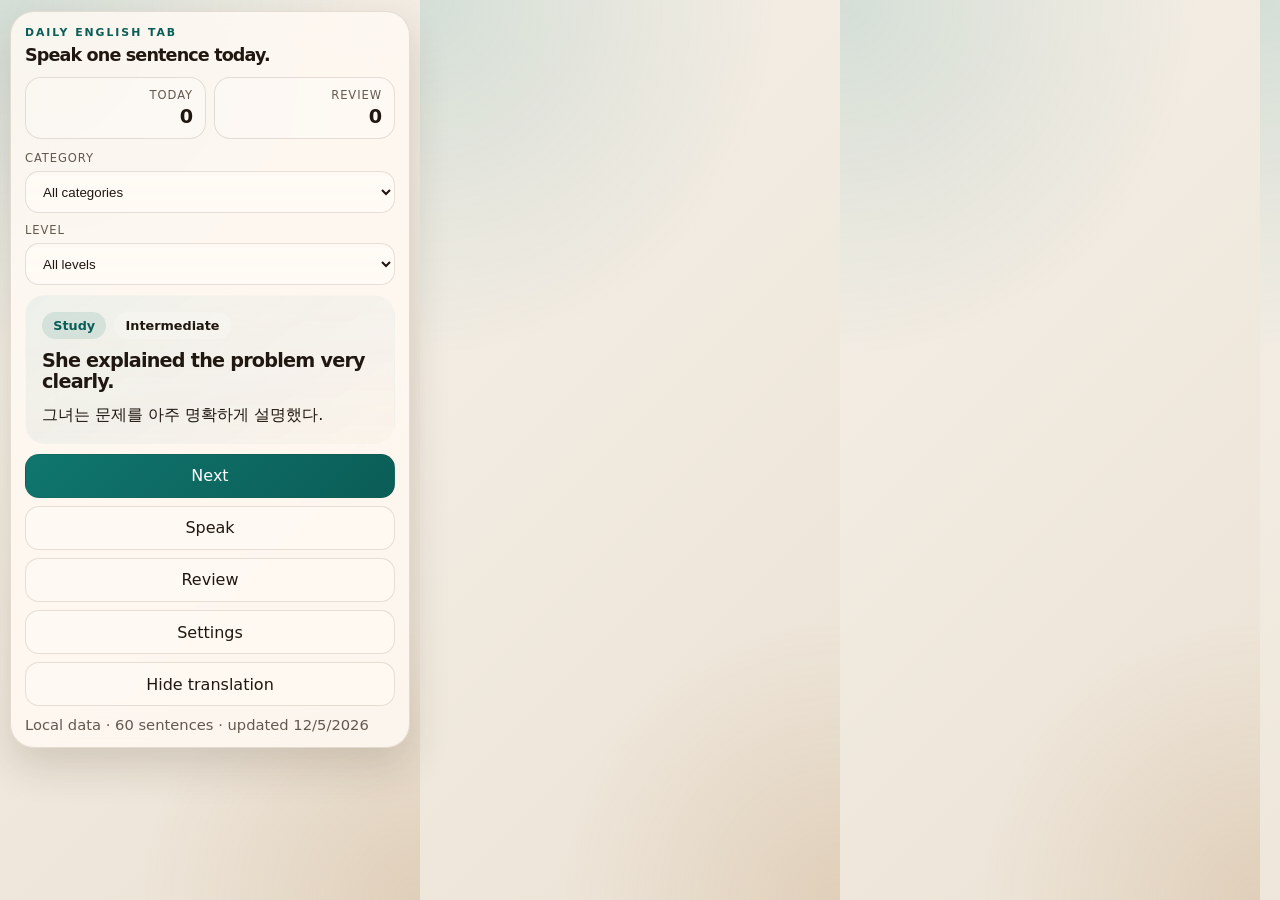
==== popup.html @ c3d27fa0 "Initial daily english extension" ====
<!doctype html>
<html lang="ko">
  <head>
    <meta charset="utf-8" />
    <meta name="viewport" content="width=device-width, initial-scale=1" />
    <title>Daily English Tab</title>
    <link rel="stylesheet" href="popup.css" />
  </head>
  <body>
    <div class="popup-sizer" aria-hidden="true">Daily English Tab Daily English Tab Daily English Tab Daily English Tab</div>
    <main class="popup-shell">
      <section class="hero-card is-loading" id="hero-card">
        <div class="topline">
          <div>
            <p class="eyebrow">Daily English Tab</p>
            <h1>Speak one sentence today.</h1>
          </div>
          <div class="top-stats" aria-label="Progress summary">
            <div class="stat">
              <span>Today</span>
              <strong id="daily-count">0</strong>
            </div>
            <div class="stat">
              <span>Review</span>
              <strong id="review-count">0</strong>
            </div>
          </div>
        </div>

        <div class="filter-strip" aria-label="Sentence filters">
          <label class="filter-field">
            <span>Category</span>
            <select id="category-filter" aria-label="Filter by category"></select>
          </label>
          <label class="filter-field">
            <span>Level</span>
            <select id="level-filter" aria-label="Filter by level"></select>
          </label>
        </div>

        <div class="sentence-card" aria-live="polite" aria-busy="true">
          <div class="sentence-meta">
            <span class="badge" id="sentence-category">All</span>
            <span class="badge badge-soft" id="sentence-level">Beginner</span>
          </div>
          <div class="sentence-copy">
            <h2 id="sentence-title">Loading sentence...</h2>
            <p id="sentence-korean" class="translation">Loading translation...</p>
          </div>
          <div class="loading-skeleton" aria-hidden="true">
            <div class="skeleton-line skeleton-title"></div>
            <div class="skeleton-line skeleton-copy"></div>
            <div class="skeleton-line skeleton-copy short"></div>
          </div>
        </div>

        <div class="action-row">
          <button type="button" class="primary-button" data-action="next">Next</button>
          <button type="button" class="secondary-button" data-action="speak">Speak</button>
          <button type="button" class="secondary-button" data-action="review">Review</button>
          <button type="button" class="secondary-button" data-action="settings">Settings</button>
          <button type="button" class="secondary-button" data-action="translation">Hide translation</button>
        </div>

        <div class="footer">
          <p id="dataset-line" class="muted dataset-line"></p>
        </div>
      </section>
    </main>

    <script src="popup.js"></script>
  </body>
</html>
---- popup.css ----
:root {
  color-scheme: light;
  --bg: #f5f0e8;
  --bg-strong: #ebe2d4;
  --panel: rgba(255, 250, 244, 0.84);
  --panel-border: rgba(77, 58, 34, 0.14);
  --text: #1f1710;
  --muted: #63594f;
  --accent: #0f766e;
  --accent-strong: #0b5d57;
  --accent-soft: rgba(15, 118, 110, 0.12);
  --shadow: 0 18px 40px rgba(56, 38, 16, 0.16);
}

[data-theme="dark"] {
  color-scheme: dark;
  --bg: #11161c;
  --bg-strong: #0d1217;
  --panel: rgba(20, 26, 33, 0.9);
  --panel-border: rgba(255, 255, 255, 0.08);
  --text: #f4efe8;
  --muted: #b0a697;
  --accent: #47d1c7;
  --accent-strong: #6ae7dd;
  --accent-soft: rgba(71, 209, 199, 0.12);
  --shadow: 0 18px 40px rgba(0, 0, 0, 0.34);
}

@media (prefers-color-scheme: dark) {
  :root[data-theme="system"] {
    color-scheme: dark;
    --bg: #11161c;
    --bg-strong: #0d1217;
    --panel: rgba(20, 26, 33, 0.9);
    --panel-border: rgba(255, 255, 255, 0.08);
    --text: #f4efe8;
    --muted: #b0a697;
    --accent: #47d1c7;
    --accent-strong: #6ae7dd;
    --accent-soft: rgba(71, 209, 199, 0.12);
    --shadow: 0 18px 40px rgba(0, 0, 0, 0.34);
  }
}

* {
  box-sizing: border-box;
}

html,
body {
  margin: 0;
  width: 420px;
  min-width: 420px;
  min-height: 100%;
}

body {
  width: 420px;
  min-width: 420px;
  min-height: 0;
  max-height: 100vh;
  overflow-x: hidden;
  overflow-y: auto;
  font-family: "Segoe UI", "SF Pro Text", system-ui, -apple-system, BlinkMacSystemFont, sans-serif;
  color: var(--text);
  background:
    radial-gradient(circle at top left, rgba(15, 118, 110, 0.14), transparent 36%),
    radial-gradient(circle at bottom right, rgba(154, 91, 21, 0.14), transparent 28%),
    linear-gradient(135deg, var(--bg), var(--bg-strong));
}

button {
  font: inherit;
  border: 0;
  cursor: pointer;
  transition: transform 160ms ease, box-shadow 160ms ease, background-color 160ms ease, color 160ms ease;
}

button:hover {
  transform: translateY(-1px);
}

button:focus-visible {
  outline: none;
  box-shadow: 0 0 0 3px rgba(15, 118, 110, 0.22);
}

.popup-shell {
  width: 100%;
  min-width: 420px;
  padding: 10px;
}

.popup-sizer {
  display: block;
  width: max-content;
  min-width: 420px;
  white-space: nowrap;
  height: 1px;
  margin: 0;
  padding: 0;
  overflow: hidden;
  color: transparent;
  font-size: 1px;
  line-height: 1px;
  user-select: none;
  pointer-events: none;
}

.hero-card {
  width: 100%;
  min-width: 0;
  padding: 14px;
  border-radius: 24px;
  background: var(--panel);
  border: 1px solid var(--panel-border);
  box-shadow: var(--shadow);
  backdrop-filter: blur(18px);
}

.topline {
  display: flex;
  flex-direction: column;
  justify-content: flex-start;
  gap: 12px;
  align-items: stretch;
  margin-bottom: 12px;
}

.top-stats {
  display: grid;
  grid-template-columns: repeat(2, minmax(58px, 1fr));
  gap: 8px;
}

.filter-strip {
  display: grid;
  grid-template-columns: 1fr;
  gap: 10px;
  margin-bottom: 10px;
}

.filter-field {
  display: grid;
  gap: 6px;
}

.filter-field span {
  color: var(--muted);
  font-size: 0.72rem;
  text-transform: uppercase;
  letter-spacing: 0.08em;
}

.filter-field select {
  width: 100%;
  padding: 0.72rem 0.82rem;
  border-radius: 14px;
  color: var(--text);
  background:
    linear-gradient(180deg, rgba(255, 255, 255, 0.14), rgba(255, 255, 255, 0.08)),
    var(--panel);
  border: 1px solid var(--panel-border);
}

.eyebrow {
  margin: 0 0 6px;
  text-transform: uppercase;
  letter-spacing: 0.18em;
  color: var(--accent-strong);
  font-size: 0.68rem;
  font-weight: 700;
}

h1 {
  margin: 0;
  font-size: 1.1rem;
  line-height: 1.15;
  letter-spacing: -0.05em;
}

.stat {
  display: grid;
  gap: 3px;
  min-width: 0;
  padding: 10px 12px;
  text-align: right;
  border-radius: 16px;
  background: rgba(255, 255, 255, 0.2);
  border: 1px solid var(--panel-border);
}

[data-theme="dark"] .stat {
  background: rgba(255, 255, 255, 0.04);
}

.stat span {
  color: var(--muted);
  font-size: 0.72rem;
  text-transform: uppercase;
  letter-spacing: 0.08em;
}

.stat strong {
  font-size: 1.2rem;
}

.sentence-card {
  position: relative;
  min-width: 0;
  width: 100%;
  padding: 16px;
  border-radius: 20px;
  background:
    linear-gradient(180deg, rgba(255, 255, 255, 0.16), rgba(255, 255, 255, 0.08)),
    linear-gradient(145deg, rgba(15, 118, 110, 0.08), rgba(154, 91, 21, 0.03));
  border: 1px solid rgba(255, 255, 255, 0.1);
}

.sentence-meta {
  display: flex;
  flex-wrap: wrap;
  gap: 8px;
  margin-bottom: 12px;
}

.sentence-copy {
  display: grid;
  gap: 0;
}

.loading-skeleton {
  display: none;
  gap: 12px;
}

.skeleton-line {
  position: relative;
  overflow: hidden;
  border-radius: 999px;
  background: rgba(127, 114, 101, 0.14);
}

.skeleton-line::after {
  content: "";
  position: absolute;
  inset: 0;
  transform: translateX(-100%);
  background: linear-gradient(90deg, transparent, rgba(255, 255, 255, 0.4), transparent);
  animation: shimmer 1.35s infinite;
}

.skeleton-title {
  width: 86%;
  height: 1.55rem;
}

.skeleton-copy {
  width: 100%;
  height: 0.95rem;
}

.skeleton-copy.short {
  width: 68%;
}

.hero-card.is-loading .sentence-copy {
  display: none;
}

.hero-card.is-loading .loading-skeleton {
  display: grid;
}

.hero-card.is-loading .sentence-card .sentence-meta {
  opacity: 0.5;
}

.badge {
  display: inline-flex;
  align-items: center;
  justify-content: center;
  padding: 0.38rem 0.7rem;
  border-radius: 999px;
  font-size: 0.8rem;
  font-weight: 700;
  background: var(--accent-soft);
  color: var(--accent-strong);
}

.badge-soft {
  background: rgba(255, 255, 255, 0.22);
  color: var(--text);
}

[data-theme="dark"] .badge-soft {
  background: rgba(255, 255, 255, 0.08);
}

.sentence-card h2 {
  margin: 0;
  font-size: 1.2rem;
  line-height: 1.08;
  letter-spacing: -0.04em;
  max-width: 100%;
  overflow-wrap: anywhere;
  word-break: break-word;
  white-space: normal;
}

.translation {
  margin: 10px 0 0;
  line-height: 1.5;
  max-width: 100%;
  overflow-wrap: anywhere;
  word-break: break-word;
  white-space: normal;
}

.action-row {
  display: grid;
  grid-template-columns: 1fr;
  gap: 8px;
  margin-top: 10px;
}

.primary-button,
.secondary-button {
  padding: 0.72rem 0.85rem;
  border-radius: 14px;
  color: var(--text);
  background: var(--panel);
  border: 1px solid var(--panel-border);
}

.primary-button {
  background: linear-gradient(135deg, var(--accent), var(--accent-strong));
  color: #fff;
}

.footer {
  display: flex;
  flex-direction: column;
  gap: 6px;
  margin-top: 10px;
}

.dataset-line {
  min-height: 1.1em;
}

.muted {
  margin: 0;
  color: var(--muted);
  font-size: 0.92rem;
}

@keyframes shimmer {
  100% {
    transform: translateX(100%);
  }
}

@media (max-width: 380px) {
  body {
    width: 100vw;
    min-width: 0;
    min-height: 100vh;
    max-height: none;
  }

  .popup-shell {
    min-width: 0;
  }

  html {
    width: 100vw;
    min-width: 0;
  }

  .popup-width-anchor {
    width: 100vw;
  }

  .top-stats {
    width: 100%;
  }
}
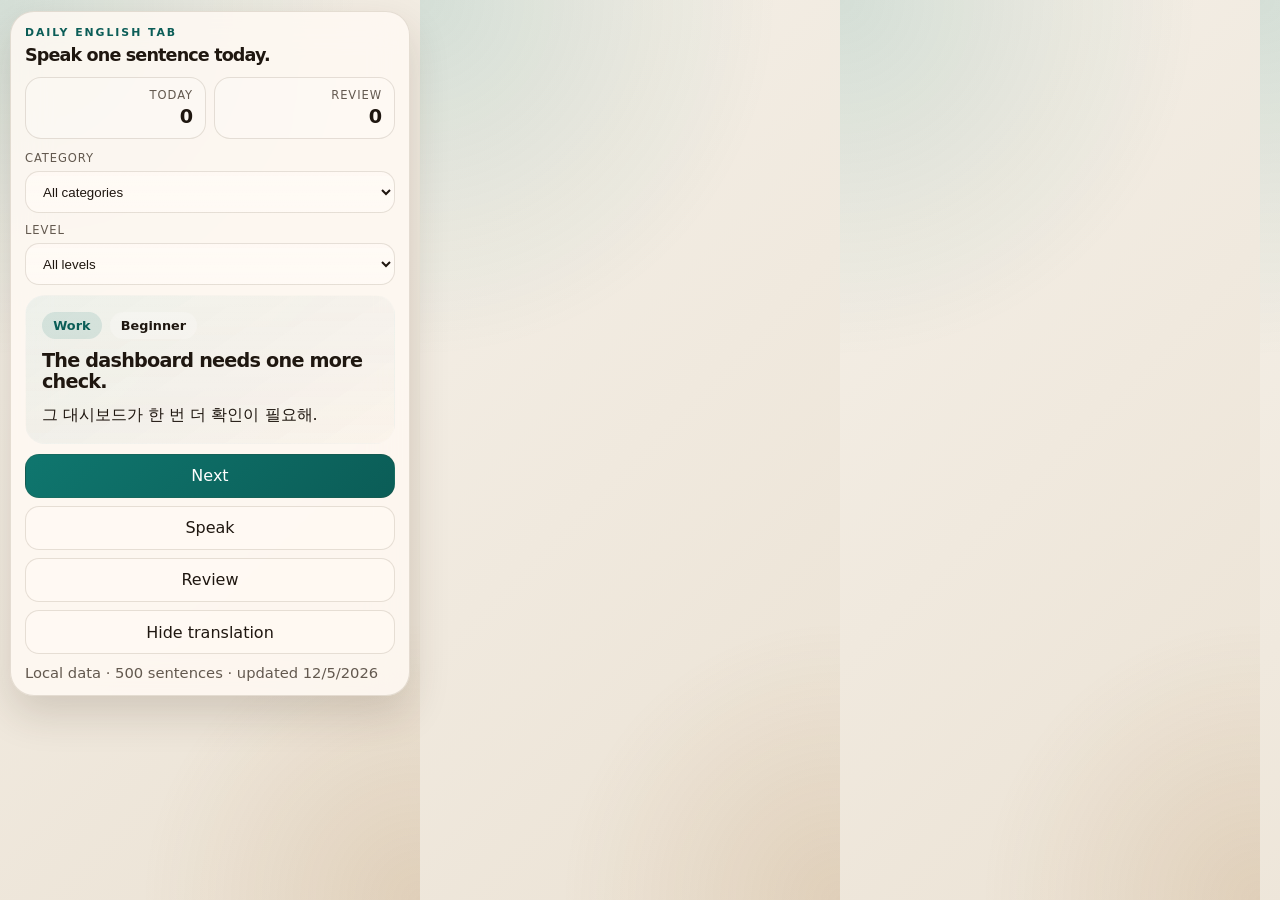
==== commit e8fd7300: "Hide manual settings from users" ====
--- a/popup.html
+++ b/popup.html
@@ -58,7 +58,6 @@
           <button type="button" class="primary-button" data-action="next">Next</button>
           <button type="button" class="secondary-button" data-action="speak">Speak</button>
           <button type="button" class="secondary-button" data-action="review">Review</button>
-          <button type="button" class="secondary-button" data-action="settings">Settings</button>
           <button type="button" class="secondary-button" data-action="translation">Hide translation</button>
         </div>
 
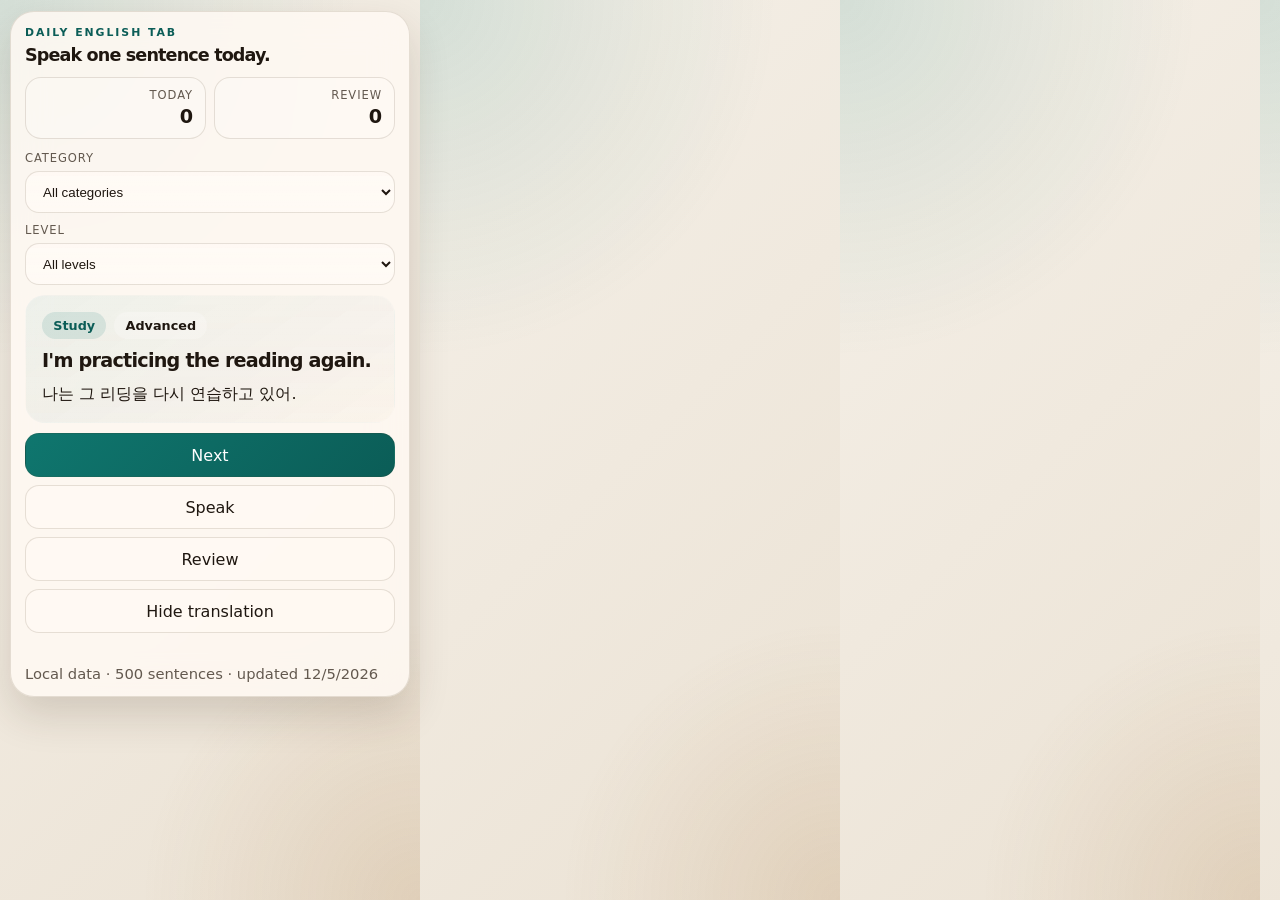
==== commit d061f0e8: "Update popup sync status and repo URLs" ====
--- a/popup.html
+++ b/popup.html
@@ -62,6 +62,7 @@
         </div>
 
         <div class="footer">
+          <p id="status-line" class="status-line" aria-live="polite"></p>
           <p id="dataset-line" class="muted dataset-line"></p>
         </div>
       </section>
--- a/popup.css
+++ b/popup.css
@@ -345,6 +345,22 @@
   margin-top: 10px;
 }
 
+.status-line {
+  margin: 0;
+  min-height: 1.1em;
+  color: var(--accent-strong);
+  font-size: 0.88rem;
+  font-weight: 600;
+}
+
+.status-line.status-warning {
+  color: var(--warning);
+}
+
+.status-line.status-success {
+  color: var(--accent);
+}
+
 .dataset-line {
   min-height: 1.1em;
 }
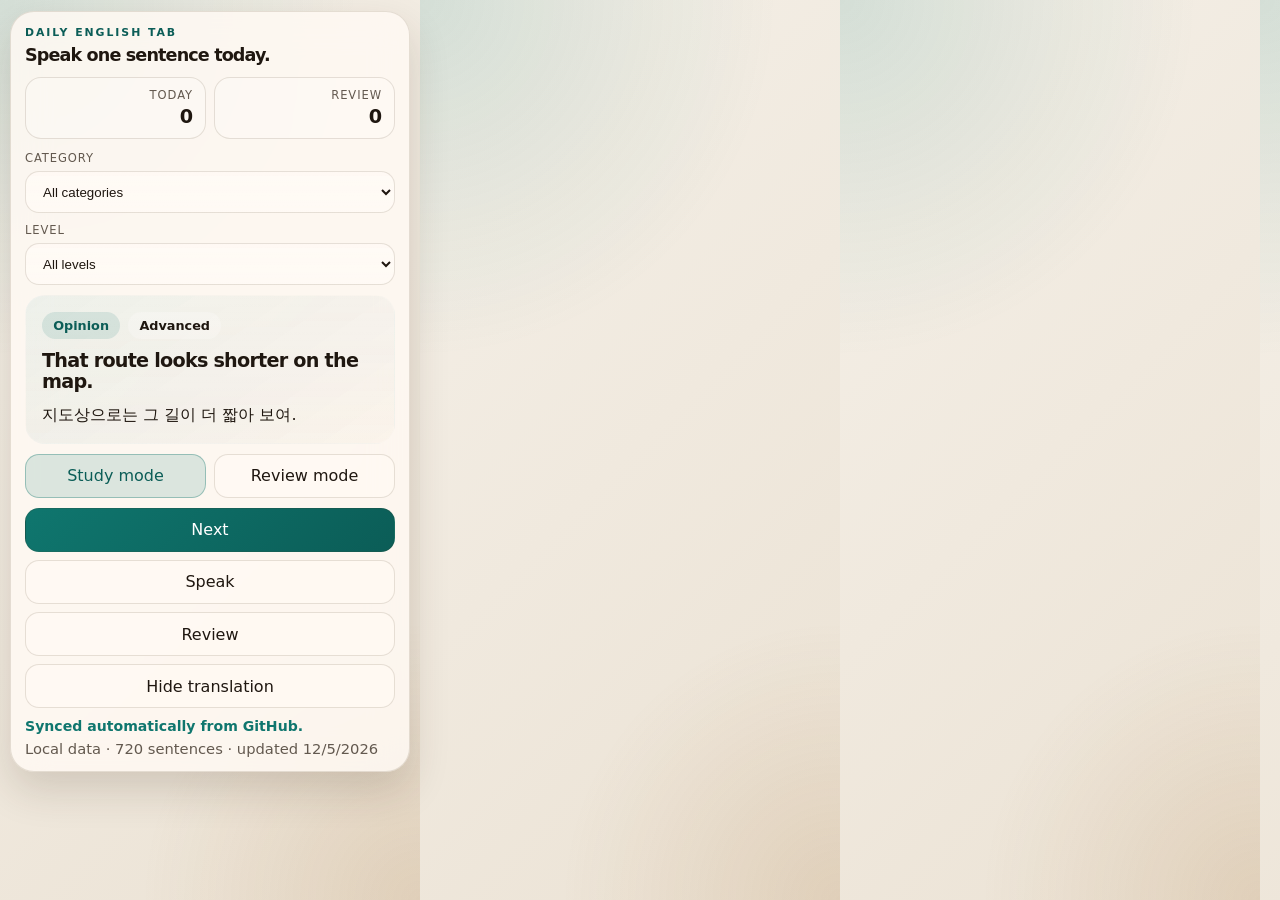
==== commit cb29ee1b: "Refine review mode and review button state" ====
--- a/popup.html
+++ b/popup.html
@@ -54,12 +54,32 @@
           </div>
         </div>
 
+        <div class="mode-switch" role="tablist" aria-label="Study modes">
+          <button type="button" class="secondary-button" data-action="mode-study">Study mode</button>
+          <button type="button" class="secondary-button" data-action="mode-review">Review mode</button>
+        </div>
+
         <div class="action-row">
           <button type="button" class="primary-button" data-action="next">Next</button>
           <button type="button" class="secondary-button" data-action="speak">Speak</button>
           <button type="button" class="secondary-button" data-action="review">Review</button>
           <button type="button" class="secondary-button" data-action="translation">Hide translation</button>
         </div>
+
+        <section class="review-panel" aria-label="Review queue">
+          <div class="review-panel-heading">
+            <div>
+              <p class="review-label">Review queue</p>
+              <h3>Saved sentences</h3>
+            </div>
+            <div class="review-panel-actions">
+              <button type="button" class="mini-button ghost" data-review-action="clear-all">Clear all</button>
+              <span class="pill" id="review-panel-count">0</span>
+            </div>
+          </div>
+          <p class="review-note" id="review-panel-note">Add sentences with the Review button to revisit them later.</p>
+          <div class="review-list" id="review-list" aria-live="polite"></div>
+        </section>
 
         <div class="footer">
           <p id="status-line" class="status-line" aria-live="polite"></p>
--- a/popup.css
+++ b/popup.css
@@ -324,6 +324,145 @@
   margin-top: 10px;
 }
 
+.mode-switch {
+  display: grid;
+  grid-template-columns: repeat(2, minmax(0, 1fr));
+  gap: 8px;
+  margin-top: 10px;
+}
+
+.review-panel {
+  margin-top: 12px;
+  padding: 14px;
+  border-radius: 20px;
+  background: rgba(255, 255, 255, 0.1);
+  border: 1px solid var(--panel-border);
+}
+
+.review-panel-heading {
+  display: flex;
+  align-items: flex-start;
+  justify-content: space-between;
+  gap: 12px;
+  margin-bottom: 8px;
+}
+
+.review-panel-actions {
+  display: inline-flex;
+  align-items: center;
+  gap: 8px;
+}
+
+.review-label {
+  margin: 0 0 4px;
+  color: var(--muted);
+  font-size: 0.68rem;
+  text-transform: uppercase;
+  letter-spacing: 0.16em;
+  font-weight: 700;
+}
+
+.review-panel h3 {
+  margin: 0;
+  font-size: 0.98rem;
+  letter-spacing: -0.03em;
+}
+
+.pill {
+  display: inline-flex;
+  align-items: center;
+  justify-content: center;
+  min-width: 2rem;
+  padding: 0.28rem 0.55rem;
+  border-radius: 999px;
+  color: var(--accent-strong);
+  background: var(--accent-soft);
+  font-size: 0.78rem;
+  font-weight: 700;
+}
+
+.review-note {
+  margin: 0 0 10px;
+  color: var(--muted);
+  font-size: 0.86rem;
+  line-height: 1.4;
+}
+
+.review-list {
+  display: grid;
+  gap: 8px;
+  max-height: 220px;
+  overflow: auto;
+  padding-right: 2px;
+}
+
+.review-empty {
+  margin: 0;
+  padding: 12px 10px;
+  border-radius: 14px;
+  color: var(--muted);
+  background: rgba(255, 255, 255, 0.08);
+  font-size: 0.9rem;
+}
+
+.review-item {
+  display: grid;
+  gap: 10px;
+  padding: 11px 12px;
+  border-radius: 16px;
+  background: rgba(255, 255, 255, 0.12);
+  border: 1px solid rgba(255, 255, 255, 0.08);
+}
+
+.review-item.is-active {
+  border-color: rgba(15, 118, 110, 0.32);
+  box-shadow: 0 0 0 1px rgba(15, 118, 110, 0.18) inset;
+}
+
+.review-item-copy {
+  display: grid;
+  gap: 4px;
+}
+
+.review-item-title {
+  margin: 0;
+  font-size: 0.94rem;
+  line-height: 1.35;
+  overflow-wrap: anywhere;
+  word-break: break-word;
+}
+
+.review-item-meta {
+  margin: 0;
+  color: var(--muted);
+  font-size: 0.78rem;
+}
+
+.review-item-actions {
+  display: flex;
+  flex-wrap: wrap;
+  gap: 6px;
+}
+
+.mini-button {
+  padding: 0.44rem 0.65rem;
+  border-radius: 999px;
+  color: var(--text);
+  background: rgba(255, 255, 255, 0.16);
+  border: 1px solid var(--panel-border);
+  font-size: 0.78rem;
+}
+
+.mini-button.ghost {
+  background: transparent;
+}
+
+.mini-button:disabled {
+  cursor: default;
+  opacity: 0.5;
+  transform: none;
+}
+
 .primary-button,
 .secondary-button {
   padding: 0.72rem 0.85rem;
@@ -333,6 +472,28 @@
   border: 1px solid var(--panel-border);
 }
 
+.secondary-button.is-active {
+  background: rgba(15, 118, 110, 0.14);
+  border-color: rgba(15, 118, 110, 0.34);
+  color: var(--accent-strong);
+}
+
+body[data-mode="study"] .review-panel {
+  display: none;
+}
+
+body[data-mode="review"] .top-stats,
+body[data-mode="review"] .filter-strip {
+  display: none;
+}
+
+body[data-mode="study"] .mode-switch .secondary-button[data-action="mode-study"],
+body[data-mode="review"] .mode-switch .secondary-button[data-action="mode-review"] {
+  background: rgba(15, 118, 110, 0.14);
+  border-color: rgba(15, 118, 110, 0.34);
+  color: var(--accent-strong);
+}
+
 .primary-button {
   background: linear-gradient(135deg, var(--accent), var(--accent-strong));
   color: #fff;
@@ -401,4 +562,8 @@
   .top-stats {
     width: 100%;
   }
-}
+
+  .review-list {
+    max-height: 180px;
+  }
+}
